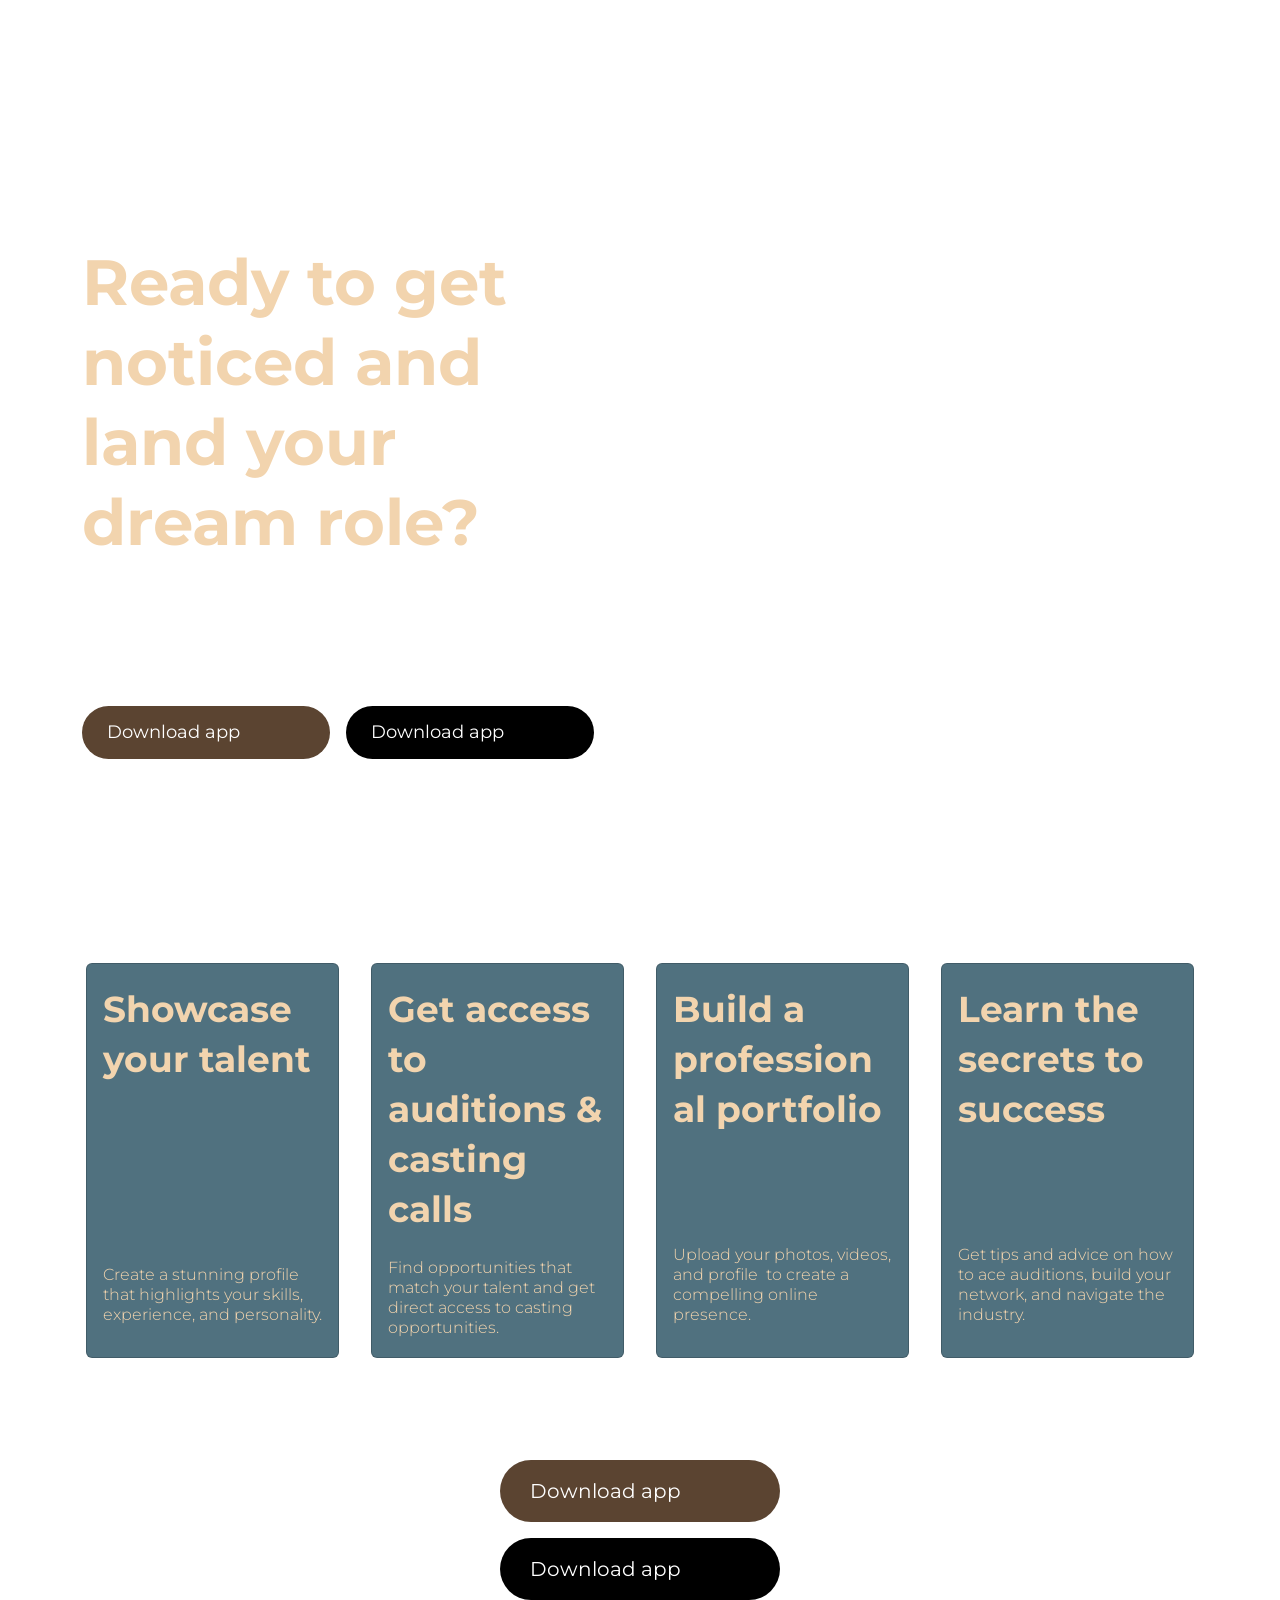
==== artist.html @ 9bdb5c92 "Added  files" ====
<!DOCTYPE html>
<html lang="en">

<head>
  <title>DREEM CATCHER</title>
  <meta name="description" content="" />

  <meta charset="UTF-8" />
  <meta name="viewport" content="width=device-width, initial-scale=1.0" />
  <meta name="robots" content="index,follow" />
  <!-- ******************************** -->
  <meta name="image" property="og:image" content="">
  <meta property="og:image:type" content="image/png">
  <meta property="og:image:width" content="100">
  <meta property="og:image:height" content="100">
  <meta property="og:locale" content="en_US">
  <meta property="og:type" content="article">
  <meta property="og:site_name" content="DREEM CATCHER" />
  <!-- ******************************** -->
  <!-- ******************************** -->
  <meta name="Robots" content="INDEX, ALL" />
  <meta name="YahooSeeker" content="INDEX, FOLLOW" />
  <meta name="msnbot" content="INDEX, FOLLOW" />
  <meta name="googlebot" content="INDEX, FOLLOW" />
  <meta name="language" content="en-us" />
  <meta name="Expires" content="never" />
  <meta name="revisit-after" content="daily" />
  <meta name="author" content="https://.com/" />
  <meta name="Distribution" content="Global" />
  <meta name="Rating" content="General" />
  <meta name="geo.region" content="India" />
  <meta name="search engines" content="ALL" />
  <meta name="Resource-type" content="document" />
  <!-- ******************************** -->
  <meta property="og:title" content="DREEM CATCHER" />
  <meta property="og:description" content="" />

  <!-- ******************************** -->
  <!-- ******************************** -->
  <link rel="shortcut icon" href="logo.png" type="image/logo.png" />
  <link href="https://cdn.jsdelivr.net/npm/bootstrap@5.3.3/dist/css/bootstrap.min.css" rel="stylesheet">
  <link href="https://cdnjs.cloudflare.com/ajax/libs/font-awesome/6.6.0/css/all.min.css" rel="stylesheet">
  <link rel="stylesheet" href="style.css">
</head>

<body>
  <!-- artist -->
  <main class="artist">
    <!-- banner1 -->
    <section class="banner1">
      <nav class="navbar py-2 navbar-expand-lg">
        <div class="container">
          <a class="navbar-brand fw-bold" href="index.html">
            <img src="logo.png" alt="Logo" class="img-fluid" style="max-height: 60px;" />
          </a>

          <div class="" tabindex="-1" id="offcanvasNavbar">
            <ul class="navbar-nav ms-auto d-flex align-items-center flex-row">
              <li class="nav-item mx-1">
                <a href="#" class="nav-link text-white">Register</a>
              </li>
              <li class="mx-2 text-white">/</li>
              <li class="nav-item mx-1">
                <a href="#" class="nav-link text-white">Login</a>
              </li>
            </ul>
          </div>
        </div>
      </nav>


      <div class="container py-md-5 py-sm-3 ">
        <div>
          <div class="py-lg-2">

            <div class="d-flex mt-sm-3 flex-wrap flex-column flex-lg-row">

              <div class="col-xl-6 col-lg-9 my-lg-5 pt-3 col-12 mx-auto mx-lg-0">


                <div class="content my-1 ">
                  <h1 class="fw-bold py-3 col-lg-10 col-lg-11"><span style="color:#F2D4AE;">Ready to get noticed and
                      land your
                      dream role?
                  </h1>
                  <p class="col-lg-12 col-sm-11"><span class="fw-bold">Dreemcatcher</span> helps you shine</p>

                  <div class="mt-4 flex-sm-row flex-column " id="buttons">
                    <a href="" class="text-decoration-none"><button
                        class="hover-button my-2 btn button1 rounded-pill my-lg-3 d-flex justify-content-center">
                        <span class="align-self-center">Download app </span><img
                          src="assets/resources/google-play_6124997.png" class="img-fluid px-2 hover-image" alt="">
                      </button>
                    </a>

                    <a href="" class="text-decoration-none mx-sm-3"><button
                        class="hover-button my-2 btn button2 rounded-pill my-lg-3 d-flex justify-content-center">
                        <span class="align-self-center">Download app </span><img
                          src="assets/resources/app-store_5977575.png" class="img-fluid px-2 hover-image" alt="">
                      </button>
                    </a>
                  </div>

                </div>
              </div>
            </div>

          </div>
        </div>
      </div>
    </section>
    <!-- banner1 -->
    <!-- banner2 -->
    <section class="banner2">
      <div class="py-sm-4">
        <div class="container mt-2 py-lg-4 py-sm-2 mx-auto px-0">
          <div class="row container mx-auto mt-2 px-0 pb-0">

            <div class="col-xl-3 col-md-6 col-6 px-1 my-1 my-sm-3">
              <div class="card p-3 text-decoration-none col-sm-11 mx-auto">
                <div class="mb-3 ">
                  <h4 class="title fw-bold mt-1">Showcase your talent</h4>
                </div>
                <p class="description fw-light">Create a stunning profile that highlights your
                  skills, experience, and personality.</p>
              </div>
            </div>

            <div class="col-xl-3 col-md-6 col-6 px-1 my-1 my-sm-3">
              <div class="card p-3 text-decoration-none col-sm-11 mx-auto">
                <div class="mb-3 ">
                  <h4 class="title fw-bold mt-1">Get access to auditions & casting calls</h4>
                </div>
                <p class="description fw-light">Find opportunities that match your talent and get
                  direct access to casting opportunities.</p>
              </div>
            </div>

            <div class="col-xl-3 col-md-6 col-6 px-1 my-1 my-sm-3">
              <div class="card p-3 text-decoration-none col-sm-11 mx-auto">
                <div class="mb-3 ">
                  <h4 class="title fw-bold mt-1">Build a professional portfolio</h4>
                </div>
                <p class="description fw-light">Upload your photos, videos, and profile  to create a
                  compelling online presence.</p>
              </div>
            </div>

            <div class="col-xl-3 col-md-6 col-6 px-1 my-1 my-sm-3 ">
              <div class="card p-3 text-decoration-none col-sm-11 mx-auto">
                <div class="mb-3 ">
                  <h4 class="title fw-bold mt-1">Learn the secrets to success</h4>
                </div>
                <p class="description fw-light">Get tips and advice on how to ace auditions, build
                  your network, and navigate the industry.</p>
              </div>
            </div>

            <div class="buttons flex-column align-items-center my-3 px-0 " id="buttons_div1">
              <p class="fs-5 text-white text-center py-3 py-sm-0 mt-3">Your big break could be just a click away.</p>


              <div class="mt-2 d-flex flex-column px-0 align-items-center py-sm-0 py-1" id="button2">
                <a href="" class="text-decoration-none"><button
                    class="hover-button my-2 btn button1 rounded-pill my-lg-2 d-flex justify-content-center">
                    <span class="align-self-center">Download app </span><img
                      src="assets/resources/google-play_6124997.png" class="img-fluid px-2 hover-image" alt="">
                  </button>
                </a>

                <a href="" class="text-decoration-none"><button
                    class="hover-button my-2 btn button2 rounded-pill my-lg-2 d-flex justify-content-center">
                    <span class="align-self-center">Download app </span><img
                      src="assets/resources/app-store_5977575.png" class="img-fluid px-2 hover-image" alt="">
                  </button>
                </a>
              </div>
            </div>

          </div>



          <div class="buttons  flex-column align-items-center my-sm-3 px-0 " id="buttons_div2">
            <p class="fs-5 text-white px-2 text-center mt-3">Your big break could be just a click away.</p>


            <div class="mt-2 d-flex flex-column px-0 align-items-center py-sm-0 py-5" id="button2">
              <a href="" class="text-decoration-none"><button
                  class="hover-button my-2 btn button1 rounded-pill my-lg-2 d-flex justify-content-center">
                  <span class="align-self-center">Download app </span><img
                    src="assets/resources/google-play_6124997.png" class="img-fluid px-sm-2 px-1 hover-image" alt="">
                </button>
              </a>

              <a href="" class="text-decoration-none"><button
                  class="hover-button my-2 btn button2 rounded-pill my-lg-2 d-flex justify-content-center">
                  <span class="align-self-center">Download app </span><img src="assets/resources/app-store_5977575.png"
                    class="img-fluid px-sm-2 px-1 hover-image" alt="">
                </button>
              </a>
            </div>
          </div>

        </div>
      </div>
    </section>
    <!-- banner2 -->
  </main>
  <!-- artist -->

</body>
<script src="https://code.jquery.com/jquery-3.6.0.min.js"></script>
<script src="https://cdn.jsdelivr.net/npm/@popperjs/core@2.11.8/dist/umd/popper.min.js"></script>
<script src="https://cdn.jsdelivr.net/npm/bootstrap@5.3.3/dist/js/bootstrap.bundle.min.js"></script>

<script>
  document.addEventListener("DOMContentLoaded", function () {
    var images = document.querySelectorAll('.hover-image');

    images.forEach(function (image) {
      var defaultSrc = image.src;
      var hoverSrc = "assets/resources/icon_arrow.svg";

      var button = image.closest('button');


      image.style.transition = "opacity 0.2s cubic-bezier(0.42,0,1,1)";

      button.addEventListener('mouseenter', function () {

        image.style.opacity = "0";

        setTimeout(function () {

          image.src = hoverSrc;


          setTimeout(function () {
            image.style.opacity = "1";
          }, 50);
        }, 300);
      });

      button.addEventListener('mouseleave', function () {

        image.style.opacity = "0";

        setTimeout(function () {

          image.src = defaultSrc;


          setTimeout(function () {
            image.style.opacity = "1";
          }, 50);
        }, 300);
      });
    });
  });




</script>

</html>
---- style.css ----
@import url("https://fonts.googleapis.com/css2?family=Josefin+Sans&display=swap");

@import url('https://fonts.googleapis.com/css2?family=Edu+AU+VIC+WA+NT+Hand:wght@400..700&family=Montserrat:ital,wght@0,100..900;1,100..900&family=Rubik:ital,wght@0,300..900;1,300..900&display=swap');


body {
  font-family: "Montserrat", sans-serif !important;
  font-optical-sizing: auto !important;
  font-style: normal !important;
}

* {
  margin: 0%;
  padding: 0%;
  box-sizing: border-box;

}

:root {
  --primary--bark: #5b4431;
  --primary--peacock: #073549;
  --primary--teal: #307c8c;
  --primary--ivory: #f2d4ae;
  --secondary--ash: #262626;
  --secondary--void: #000000;
  --secondary--white: #ffffff;
}

a{
  text-decoration: none;
}

nav a{
  color: var(--secondary--white);
}

.btn {
  transition: all 0.2s ease;
}

/* ====================== home ====================== */
.home .banner1 {
  background: url(assets/resources/home/banner-1.png) no-repeat center/cover;
  min-height: 100vh;
  display: flex;
  flex-direction: column;
}

.home .banner1 .btn {
  font-size: 60px;
  padding: 20px 40px;
  height: 250px;
  width: auto;
  max-width: 100%;
  border-radius: 0%;
  white-space: normal;
  word-break: break-word;
  transition: all 0.3s ease;
}
.home .banner1 .button1 {
  color: transparent;
  -webkit-text-stroke: 1px white;
  background-color: var(--secondary-void);
}

.home .banner1 .button1:hover {
  color: white;
  background-color: var(--primary-bark);
}

.home .banner1 .button2 {
  color: transparent;
  -webkit-text-stroke: 1px white;
  background-color: var(--secondary-void);
}

.home .banner1 .button2:hover {
  color: white;
  background-color: var(--secondary-ash);
}

.home .banner1 .content h1 {
  font-size: 44px;
  line-height: 110px;
  color: white;
}

.home .banner1 .content h1 span {
  font-size: 110px;
  color: var(--primary-ivory);
  font-weight: bolder;
  text-align: left;
}

.home .banner1 .content p {
  color: var(--secondary-white);
  font-weight: 300;
  font-size: 30px;
}

.home .banner1 .descriptionTwo {
  display: none;
}
.home .banner1 #buttons {
  gap: 20px;
}

.home .banner1 .text-start {
  text-align: left;
}
.home .banner1 .arrow_img {
  align-self: flex-end;
}

@media (max-width: 992px) {
  .home .banner1 .btn {
    padding: 16px 32px;
    height: auto;
  }

  .home .banner1 .arrow_img {
    margin: auto;
    align-self: center;
  }
}

@media (max-width: 768px) {
  .home .banner1 .btn {
    padding: 20px 40px;
    width: 100%;
  }
}

@media (max-width: 576px) {
  .home .banner1 .btn {
    padding: 12px 24px;
    font-size: 48px;
    width: 85%;
    margin: auto;
    border-radius: 0;
    background-color: #00000083;
  }

  .home .banner1 .btn span {
    width: 65%;
  }

}

@media (max-width: 400px) {
  .home .banner1 .btn {
    font-size: 48px;
    width: 96%;
  }

  .home .banner1 .btn span {
    width: 80%;
  }

}



@media (max-width: 992px) {
  .home .banner1 .text-start {
    text-align: center !important;
  }
}



@media (max-width: 992px) {
  .home .banner1 .content h1 {
    font-size: 40px;
    line-height: 72px;

  }

  .home .banner1 .content h1 span {
    font-size: 75px;
    text-align: center;
  }

  .home .banner1 .content p {
    font-size: 28px;
  }
}

@media (max-width: 768px) {
  .home .banner1 .content h1 {
    font-size: 36px;
  }

  .home .banner1 .content h1 span {
    font-size: 60px;
  }

  .home .banner1 .content p {
    font-size: 24px;
  }
}

@media (max-width: 576px) {
  .home .banner1 {
    background: url(assets/resources/home/mobile-banner-1.png) no-repeat cover;
    background-position: 90% -150%;
  }

  .home .banner1 .content {
    background-color: rgba(0, 0, 0, 0.318);
  }

  .home .banner1 .content h1 {
    font-size: 24px;
    line-height: 45px;
    text-align: center;
  }

  .home .banner1 .content h1 span {
    font-size: 35px;
    text-align: center;
    font-weight: bolder;
  }

  .home .banner1 .content p {
    font-size: 20px;
  }

  .home .banner1 .descriptionOne {
    display: none;
  }

  .home .banner1 .descriptionTwo {
    display: block;
  }
  
.home .banner1 .button1 {
  background-color: rgba(0, 0, 0, 0.795);
}


.home .banner1 .button2 {
  background-color:rgba(0, 0, 0, 0.795);
}

}
@media (max-width: 360px) {

  .home .banner1 .content h1 {
    font-size: 22px;
    line-height: 47px;
    text-align: center;
  }

  .home .banner1 .content h1 span {
    font-size: 37px;
    text-align: center;
    font-weight: bolder;
  }

  .home .banner1 .content p {
    font-size: 20px;
  }

  .home .banner1 .descriptionOne {
    display: none;
  }

  .home .banner1 .descriptionTwo {
    display: block;
  }
  
.home .banner1 .button1 {
  background-color: rgba(0, 0, 0, 0.795);
}


.home .banner1 .button2 {
  background-color:rgba(0, 0, 0, 0.795);
}

}
/* ====================== home ====================== */
/* ====================== artist ======================*/
.artist .banner1 #buttons {
  display: flex;
}

.artist .banner1 {
  background: url(assets/resources/artist/banner-1.png) no-repeat center/cover;
}

.artist .banner1 .btn {
  font-size: 20px;
  border-radius: 25px;
  padding: 15px 29px;
  gap: 24px;
  transition: all .3s ease;
}
@media (min-width: 1200px) and (max-width: 1400px) {
  .artist .banner1 .btn {
    font-size: 18px; 
    padding: 12px 24px; 
    gap: 20px; 
  }
}
@media (max-width: 768px) {
  .artist .banner1 .btn {
    font-size: 16px;
    width: auto;
    height: auto;
    padding: 12px 24px;
  }
}

@media (max-width: 576px) {
  .artist .banner1 .btn {
    font-size: 14px;
    padding: 10px 20px;
  }

  nav .dropdown-menu {
    position: relative;
    width: 240;
    height: 152.9990234375;
    top: 13.47px;
    border-radius: 8px;
    background-color: #222222db;
    border-radius: 0%;
  }
}

.artist .banner1 .btn:hover {
  box-shadow: 2px 2px 8px 8px rgba(0, 0, 0, 0.079);
}

.artist .banner1 .button1 {
  color: var(--secondary--white);
  background-color: var(--primary--bark);
}

.artist .banner1 .btn:hover {
  background-color: var(--primary--peacock);
}

.artist .banner1 .button2 {
  background-color: var(--secondary--void);
  color: var(--secondary--white);
}

.artist .banner1 .content h1 {
  font-size: 64px;

  font-weight: 700;
  line-height: 80px;
  letter-spacing: 0;
}

.artist .banner1 .content p {
  color: var(--secondary--white);

  font-weight: 300;
  font-size: 40px;
  line-height: 100%;
  letter-spacing: 0;
}

@media (max-width: 768px) {
  .artist .banner1 .content h1 {
    font-size: 58px;
  }

  .artist .banner1 .content p {
    font-size: 30px;
  }
}

@media (max-width: 576px) {
  .artist .banner1 .content h1 {
    font-weight: 900;
    font-size: 50px;
    line-height: 52px;
    letter-spacing: 0%;
  }

  .artist .banner1 .content p {
    font-weight: 400;
    font-size: 28px;
    line-height: 100%;
    letter-spacing: 0%;
  }
}

.artist .banner2 #buttons {
  display: flex;
}
.artist .banner2 .buttons .btn {
  font-size: 20px;
  border-radius: 25px;
  padding: 15px 29px;
  gap: 24px;
  transition: all .3s ease;
}
.artist  #buttons_div2{
  display: none;
}
@media (max-width: 768px) {
  .artist .banner2 .buttons .btn {
    font-size: 16px;
    width: auto;
    height: auto;
  }
  .artist button .hover-image {
    transition: all 2s ;
    width: 45px;
    height: auto;
    opacity: 1;
    
  }
}

@media (max-width: 576px) {
  .artist .banner2 .buttons .btn {
    font-size: 14px;
    padding: 10px 20px;
  }
}

.artist .banner2 .buttons .btn:hover {
  box-shadow: 2px 2px 8px 8px rgba(0, 0, 0, 0.079);
}

.artist .banner2 .buttons .button1 {
  color: var(--secondary--white);
  background-color: var(--primary--bark);
}

.artist .banner2 .buttons .btn:hover {
  background-color: var(--primary--peacock);
}

.artist .banner2 .buttons .button2 {
  background-color: var(--secondary--void);
  color: var(--secondary--white);
}

.artist .banner2 {
  background: url(assets/resources/artist/banner-2.png) no-repeat center/cover;
}

.artist .banner2 .h5 {
  line-height: 27px;
  letter-spacing: 0.1em;
  text-align: left;
}

.artist .banner2 .card {
  height: 395px;
  background-color: rgba(7, 53, 73, 0.7);
  overflow: hidden;
  position: relative;
  transition: all 0.2s linear;
  display: flex;
  flex-direction: column;
  justify-content: space-between;
}

.artist .banner2 .title {
  font-weight: 700;
  font-size: 36px;
  line-height: 50px;
  color: rgba(242, 212, 174, 1);
}

.artist .banner2 .description {

  font-size: 16px;
  line-height: 20px;
  color: rgba(242, 212, 174, 1);
}

.artist .banner2 .description .fw-bold {
  font-weight: lighter;
}
.artist button .hover-image {
  transition: all 2s ;
  width: 45px;
  height: auto;
  opacity: 1;
  
}
 .hidden-image {
  opacity: 0;
}

@media screen and (max-width: 1200px) {
  .banner2 .card {
    height: max-content;
  }
}
@media (max-width: 768px) {

  .artist .banner1 .hover-button {
    width: 100%;
  }

  .artist .banner2 .hover-button {
    width: 100%;
  }


  .artist button .hover-image {
    width: 35px;
  }
  .artist .banner2 #button2 {
    width: 100%;
  }
  .artist button .hover-image {
    width: 48px;  
  }
  .artist .banner2 .title {
    font-size: 30px;
    line-height: 40px;
  }
  
  .artist .banner2 .description {
  
    font-size: 16px;
    line-height: 20px;
    color: rgba(242, 212, 174, 1);
  }
  .artist .banner2 .card {
    height: 365px;
  }
}


@media screen and (max-width: 576px) {
  .artist {
    background: url(assets/resources/artist/mobile-banner-1.png) no-repeat center/cover;

  }
  .artist .banner1 #buttons {
    display: none;
  }

  .artist .banner1 {
    background-image: none !important;
  }

  .artist .banner2 {
    background-image: none;
  }

  .artist .banner2 .row > div {
    padding-left: 8px;
    padding-right: 8px;
  }

  .artist .banner2 .card {
    min-height: 100px;
    height: 150px;
    padding: 1rem;
    display: flex;
    flex-direction: column;
  }

  .artist .banner2 .title {
    font-size: 18px;
    line-height: 30px;
  }

  .artist .banner2 .description {
    font-size: 18px;
    line-height: 18px;
    display: none;
  }
  .artist button .hover-image {
    transition: all 0.3s ease;
    width: 35px;
    height: auto;
  }
  .artist #buttons_div1{
    display: none;
  }
  .artist  #buttons_div2{
    display: block;
  }
  .artist .banner2 #button2 {
    background-color: var(--secondary--ash);
    width: 100%;
  }
  .artist .banner1 .content p {
    font-weight: 400;
    font-size: 20px;
    line-height: 100%;
    letter-spacing: 0%;
  }
  .artist .banner1 .content h1 {
    font-size: 40px;
    line-height: 52px;
    letter-spacing: 0%;
  }

}

@media screen and (max-width: 400px) {
  .artist .banner2 .row > div {
    padding-left: 0px;
    padding-right: 0px;
  }

  .artist button .hover-image {
    transition: all 0.3s ease;
    width: 35px;
    height: auto;
  }
}
/* ====================== artist ======================*/
/* ====================== caster ======================== */

.caster .banner2 .buttons .btn,.b-p2 {
  font-size: 20px;
  width: 258px;
  height: 54px;
  border-radius: 25px;
  padding: 15px 29px;
  gap: 24px;
  transition: 1s;
  display: none;
}



.b-p2{
  display: none !important;
}

.caster .banner1 #buttons {
  display: flex;
 
}

.caster .banner1{
  background-image: url(assets/resources/caster/banner2.png);
  background-repeat: no-repeat;
  background-size: cover;
 
}

.caster .banner1 .content h1 {
  font-size: 68px;
 
  font-weight: 700;
  line-height: 80px;
  letter-spacing: 0;
}

.caster .banner1 .content p {
  color: var(--secondary--white);
 
  font-weight: 300;
  font-size: 24px;
  line-height: 100%;
  letter-spacing: 0;
}

.caster .box__hidden_content{
  margin-right: 30px;
}

@media (max-width: 768px) {
  .caster .banner1 .content h1 {
    font-size: 58px;
  }

  .caster .banner1 .content p {
    font-size: 30px;
  }
}

@media (max-width: 576px) {
  .caster .banner1 .content h1 {
    font-weight: 900;
    font-size: 50px;
    line-height: 52px;
    letter-spacing: 0%;
  }

  .caster .banner1 .content p {
    font-weight: 400;
    font-size: 28px;
    line-height: 100%;
    letter-spacing: 0%;
  }
  .caster .banner1{
   padding-bottom: 30px;
  }
  
}





.caster .banner1 #buttons {
  display: flex;
  transition: 1s;
}

.artist .banner1 {
  background: url(assets/resources/artist/banner-1.png) no-repeat center/cover;
}

.caster .banner1 .btn {
  font-size: 20px;
  width: 258px;
  height: 54px;
  border-radius: 25px;
  padding: 15px 29px;
  gap: 24px;
}

@media (max-width: 768px) {
  .caster .banner1 .btn {
    font-size: 16px;
    width: auto;
    height: auto;
    padding: 12px 24px;
  }
}

@media (max-width: 576px) {
  .caster .banner1 .btn {
    font-size: 14px;
    padding: 10px 20px;
  }

  nav .dropdown-menu {
    position: relative;
    width: 240;
    height: 152.9990234375;
    top: 13.47px;
    border-radius: 8px;
    background-color: #222222db;
    border-radius: 0%;
  }
}

.caster .banner1 .btn:hover {
  box-shadow: 2px 2px 8px 8px rgba(0, 0, 0, 0.079);
}

.caster .banner1 .button1 {
  color: var(--secondary--white);
  background-color: var(--primary--bark);
  transition: 1s;
}

.caster .banner1 .btn:hover {
  background-color: var(--primary--peacock);
}

.caster .banner1 .button2 {
  background-color: var(--secondary--void);
  color: var(--secondary--white);
}

@media screen  and (max-width: 550px) {
  .caster .banner1{
    background-image: none;
    background-repeat: no-repeat;
    background-size: cover;
    padding-bottom: 0px;
  
   
  }
  

   .banner-p{
    background-image: url(assets/resources/caster/reactanglephone.png);
    background-size: cover;
   }
  .caster .banner1 .content h1 {
    margin-top: 20px;
    font-size: 23px;
    width: 460px;
    font-weight:bold;
    line-height: 40px;
    letter-spacing: 0;
    text-align: center;
    padding-bottom: 10px !important;
    margin-inline: auto;
  }
  
  .caster .banner1 .content p {
    color: var(--secondary--white);
  
    font-weight: 300;
    font-size: 22px;
    line-height:25px;
    width: 460px;
    letter-spacing: 0;
    text-align: center;
    margin-inline: auto;
    margin-bottom: 0px !important;
  }
  

}

@media screen  and (max-width: 520px) {
  
  .caster .banner1 .content h1 {
    font-size: 23px;
    width: 430px;
    
   
  }
  
  .caster .banner1 .content p {
  
    font-weight: 300;
    font-size: 22px;
   
    width: 430px;
   
  }
  
}





@media screen  and (max-width: 480px) {
  
  
  .caster .banner1 .content h1 {
    font-size: 21px;
    width: 380px;
    
   
  }
  
  .caster .banner1 .content p {
  
    font-weight: 300;
    font-size:18px;
   
    width: 380px;
   
  }
  

}


@media screen  and (max-width: 420px) {
  
  
  .caster .banner1 .content h1 {
    font-size:16px;
    width: 304px;
    line-height:25px;
    margin-bottom: 0px !important;
    padding-bottom: 5px !important;
  }
  
  .caster .banner1 .content p {
  
    font-weight: 300;
    font-size:15px;
    width: 304px;
   
  }
  

}




/* ===================== */

.caster .box__part{
  background-image:url(assets/resources/caster/casterBanner2.png);
  background-color: #000000;
}

.box{
  height:400px;

  position: relative;
  
}

.caster .box {
  position: relative;
  
  
}

.b-box1{
  background-color: #000000be;
}
.b-box2{
  background-color: #00000087;
}
.b-box3{
  background-color: #00000087;
}
.b-box4{
  background-color: #0000009d;
}

.caster .box__content {
  color: #ffffff;
  font-size: 45px;
  position: absolute;
  bottom: 40px;
  transition: 0.5s;
}

.caster .box  {
  transition: 0.9s;
}

.caster .box:hover img {
  opacity: 0;
  transition: 0.5s ease;
}



.caster .box:hover .box__content {
  bottom: 270px; /* Changed from top to bottom for consistency */
  /* transition:linear; */
}

.caster .box_1:hover{
  /* background-color: blue; */
  background-color:rgba(0, 128, 128, 0.674);
  transition: 0.9s;
}
.caster .box_4:hover{
  /* background-color: blue; */
  background-color:rgba(0, 128, 128, 0.674);
  transition: 0.9s;
}
.caster .box_2:hover{
  /* background-color: blue; */
  background-color:rgba(255, 255, 240, 0.563);
  transition: 0.9s;
}
.caster .box_3:hover{
  /* background-color: blue; */
  background-color:rgba(255, 255, 240, 0.563);
  transition: 0.9s;
}

.caster .box .box__hidden_content{
  color: #ffffff;
  font-size:27px;
  position: absolute;
  bottom:25px;
  transition: 0.5s;
  opacity: 0;
}

.caster .box:hover .box__hidden_content{
  bottom: 40px;
  opacity: 1;
  /* transition: linear; */
}

.caster .box .box_icon p{
  display:none;
}




@media screen  and (max-width: 1200px) {

  .box{
    height:350px;
    
  }
  .caster .box__content {
    color: #ffffff;
    font-size: 30px;
    position: absolute;
    bottom: 40px;
    transition: 0.5s;
  }
  .caster .box .box__hidden_content{
    color: #ffffff;
    font-size:25px;
    position: absolute;
    bottom:20px;
    transition: 0.5s;
    opacity: 0;
  }
  
  
}

@media screen  and (max-width: 850px) {

  .box{
    height:350px;
    
  }
  .caster .box__content {
    color: #ffffff;
    font-size: 25px;
   
    bottom: 40px;
    transition: 0.5s;
    margin-top: 15px;
  }

  .caster .box .box__hidden_content{
    color: #ffffff;
    font-size:18px;
    position: absolute;
    bottom:20px;
    transition: 0.5s;
    opacity: 0;
  }
  
  
}

@media screen  and (max-width: 550px) {

  .caster .box__part{
    background-image:none;
    background-color: transparent;
    padding-top: 25px !important;
  }
  


  

  .box{
    height: auto;
    display: flex ;
    
    padding:5px;
    /* margin: 0px !important; */
    width: fit-content;
    margin-inline: auto !important;
    margin-top: 0px !important;

  }
  .b-box1,.b-box2,.b-box3,.b-box4{
  background-color: transparent;
  }
  .caster .box__content {
    display: none;
  }
  .caster .box .box_icon{
    color: #ffffff;
    font-size: 25px;
    transition: 0.5s;
    display: flex;
    width: 460px;
    gap: 40px;
    background-color: rgba(0, 0, 0, 0.663);
    padding: 20px;
    border-radius:8px;
    height: 120px;  
  }

  .caster .box .box_icon p{
    display: block;
    margin-block: auto;
  }

  .caster .box__content p br{
    display: none;
  }

  .caster .box  img{
     width:52px;
     height:52px;
     margin-block: auto;
  }

  .caster .box__content br{
    display: none;
  }

  .caster .box .box__hidden_content{
    color: #ffffff;
    font-size:18px;
    position: absolute;
    bottom:20px;
    transition: 0.5s;
    opacity: 0;
    display: none;
  }

.caster .b-p2 {
  font-size: 20px;
  width: 250px;
  height: auto;
  border-radius: 25px;
  padding: 8px 8px;
  display: flex;
  gap: 10px;
  transition: 1s;
  background-color: var(--primary--bark);
  color:var(--secondary--white);
  display: block !important;
  margin-top: 30px !important;
  margin-bottom: 90px !important;
}

.caster .b-p2 span{
      margin-right: 10px;
}

.caster .b-p2:hover{
  background-color: var(--primary--teal);
}


  .caster .banner1 #buttons {
    display: none !important;
  }

 
  
  .caster .box_1,.box_2,.box_3,.box_4:hover{
      background-color: transparent !important;
  }

  .caster .box:hover img {
    opacity: 1 !important;
  }
  
  
  
  
}


@media screen  and (max-width: 520px) {

  .caster .box .box_icon{
   
    font-size: 23px;
    width: 430px;
    gap: 30px;
    padding: 20px;
    height: 100px;  
  }

  .caster .box  img{
    width:45px;
    height:45px;
    margin-block: auto;
 }

 .caster .b-p2 {
  font-size:12px;
  width: 180px;
  margin-top: 10px !important;
  
}




}



@media screen  and (max-width: 480px) {


  .caster .box .box_icon{

    font-size: 22px;
    width:380px;
    gap: 20px;
    padding: 20px;
   
  }

  .caster .box  img{
     width:35px;
     height:35px;
  }


  
}
@media screen  and (max-width: 420px) {


  .caster .box .box_icon{

    font-size: 16px;
    width:306px;
    gap: 20px;
    padding: 20px;
    height: 80px;
   
  }

  .caster .box  img{
     width:34px;
     height:34px;
  }


  
}

/* ======================= */


.caster .final_part{
  /* height: 800px; */
  background-color: aliceblue;
}

.caster .final__part__content  h1{
  line-height: 80px;
  font-size: 60px;
  margin-left: 55px;
  margin-top: 125px;
  margin-bottom: 125px;
  font-weight: 600;

}

.caster .final__part__content  h1 strong{
  color: teal;
}



.caster .final__part__boxes .fbox span{
  font-size: 32px ;
  font-weight:bold;
  padding-bottom: 32px;

}

.caster .final__part__boxes .fbox-container{
  /* height:400px; */
  padding-top: 41px;
  /* margin-left: 36px; */
}
 .caster .fbox-container{
  margin-left: 36px; 
  position: relative;
  height: 450px;
}

.caster .fbox-container p{
  position: absolute;
  bottom:30px;
  margin:0px;
  font-size: 21px;
}

.caster .fbox1{
  background-color: var(--primary--ivory);
}
.caster .fbox2{
  background-color: var(--primary--bark);
  color: var(--primary--ivory);
}
.caster .fbox3{
  background-color: var(--secondary--ash);
  color: var(--secondary--white);
}
.caster .fbox4{
  background-color:var(--secondary--void);
  color: teal;
}


.caster .f-button2{
  display: none;
}

@media screen and (max-width:1200px) {

  .caster .final__part__content  h1{
    line-height: 70px;
    font-size: 50px;
    margin-left: 50px;
    margin-top: 136px;
    margin-bottom: 130px;
    font-weight: 600;
    /* F2D4AE */
  }

  .caster .final__part__boxes .fbox-container span{
    font-size: 25px;
 
 }

 .caster .fbox-container{
    height:300px !important;

 }
 .caster .fbox-container p{
  position: absolute;
  bottom:30px;
  margin:0px;
  font-size: 20px;
}

}

@media screen and (max-width:1025px) {

  .caster .final__part__content  h1{
    line-height: 70px;
    font-size: 50px;
    margin-left: 50px;
    margin-top: 136px;
    margin-bottom: 130px;
    font-weight: 600;
    /* F2D4AE */
  }

  .caster .final__part__boxes .fbox-container span{
    font-size: 25px;
 
 }

 
 .caster .fbox-container{
   height: 480px;
 }
 .caster .fbox-container p{
  position: absolute;
  bottom:30px;
  margin:0px;
  font-size: 20px;
}

.final_part{
  width: 100% !important;
}


}





@media screen and (max-width:991px) {

  .caster .final__part__content  h1{
    line-height: 70px;
    font-size: 48px;
    margin-left: 80px;
    margin-top: 130px;
    margin-bottom: 100px;
    font-weight: 600;
    /* F2D4AE */
  }



  .caster .fbox-container{
    margin-left: 36px; 
    position: relative;
    height: 300px;
  }
  

  .caster .final__part__boxes .fbox-container span{
    font-size: 25px;
 
 }
 .caster .fbox-container p{
  position: absolute;
  bottom:30px;
  margin:0px;
  font-size: 20px;
}

}

@media screen and (max-width:806px) {

  .caster .final__part__content  h1{
    line-height: 70px;
    font-size: 40px;
    margin-left: 70px;
    margin-top: 136px;
    margin-bottom: 168px;
    font-weight: 600;
    /* F2D4AE */
  }


  .caster .fbox-container{
    margin-left: 36px; 
    position: relative;
    height: 250px;
  }
  

  .caster .final__part__boxes .fbox-container span{
    font-size: 23px;
 
 }
 .caster .fbox-container p{
  position: absolute;
  bottom:30px;
  margin:0px;
  font-size: 18px;
}

}

@media screen and (max-width:740px) {

  .caster .final__part__content  h1{
    line-height: 70px;
    font-size: 40px;
    margin-left: 70px;
    margin-top: 136px;
    margin-bottom: 168px;
    font-weight: 600;
    /* F2D4AE */
  }


  .caster .fbox-container{
    margin-left: 36px; 
    position: relative;
    height: 300px;
  }
  

  .caster .final__part__boxes .fbox-container span{
    font-size: 23px;
 
 }
 .caster .fbox-container p{
  position: absolute;
  bottom:30px;
  margin:0px;
  font-size: 18px;
}

}






@media screen and (max-width:600px) {

  .caster .final__part__content  h1{
    line-height: 60px;
    font-size: 30px;
    margin-left: 40px;
    margin-top: 136px;
    margin-bottom: 168px; 
    font-weight: 600;
    /* F2D4AE */
  }


  .caster .fbox-container{
    margin-left: 36px; 
    position: relative;
    
  }
  

  .caster .final__part__boxes .fbox-container span{
    font-size: 25px;
 
 }
 .caster .fbox-container p{
  position: absolute;
  bottom:30px;
  margin:0px;
  font-size: 20px;
}

}


@media screen and (max-width:580px) {

  .caster .final__part__content  h1{
    line-height: 60px;
    font-size: 30px;
    margin-left: 40px;
    margin-top: 50px;
    margin-bottom: 50px;
    
    font-weight: 600;
    /* F2D4AE */
  }


  .caster .fbox-container{
    margin-left: 36px; 
    position: relative;
    height: 210px;
    display: flex;
    align-items: end;

  }
  

  .caster .final__part__boxes .fbox-container span{
    font-size: 25px;
    /* padding-top: 100px; */
    padding-bottom: 20px; 
 
 }
 .caster .fbox-container p{
  position: absolute;
  bottom:30px;
  margin:0px;
  font-size: 20px;
  display: none;
}

.f-button {
  display: none;
}
.f-button2{
  display: block !important;
}

}


@media screen and (max-width:450px) {

  .caster .final__part__content  h1{
    line-height: 40px;
    font-size: 40 px;
    margin-left: 20px;
    margin-top: 25px;
    margin-bottom: 25px;
    
    font-weight: 600;
    /* F2D4AE */
  }


  .caster .fbox-container{
    margin-left: 10px; 
    position: relative;
    height: 200px;
    display: flex;
    align-items: end;

  }
  

  .caster .final__part__boxes .fbox-container span{
    font-size: 23px;
    /* padding-top: 100px; */
    padding-bottom: 20px; 
 
 }
 .caster .fbox-container p{
  position: absolute;
  bottom:30px;
  margin:0px;
  font-size: 20px;
  display: none;
}

}
.catser__final_part .hover-button{
  font-size: 20px;
  width: 258px;
  height: 54px;
  border-radius: 25px;
  padding: 15px 29px;
  gap: 24px;
}

.catser__final_part  .hover-button{
  color: var(--secondary--white);
  background-color: var(--secondary--ash);
  transition: 1s;
}

.catser__final_part  .hover-button:hover{
  background-color: var(--primary--teal);
}
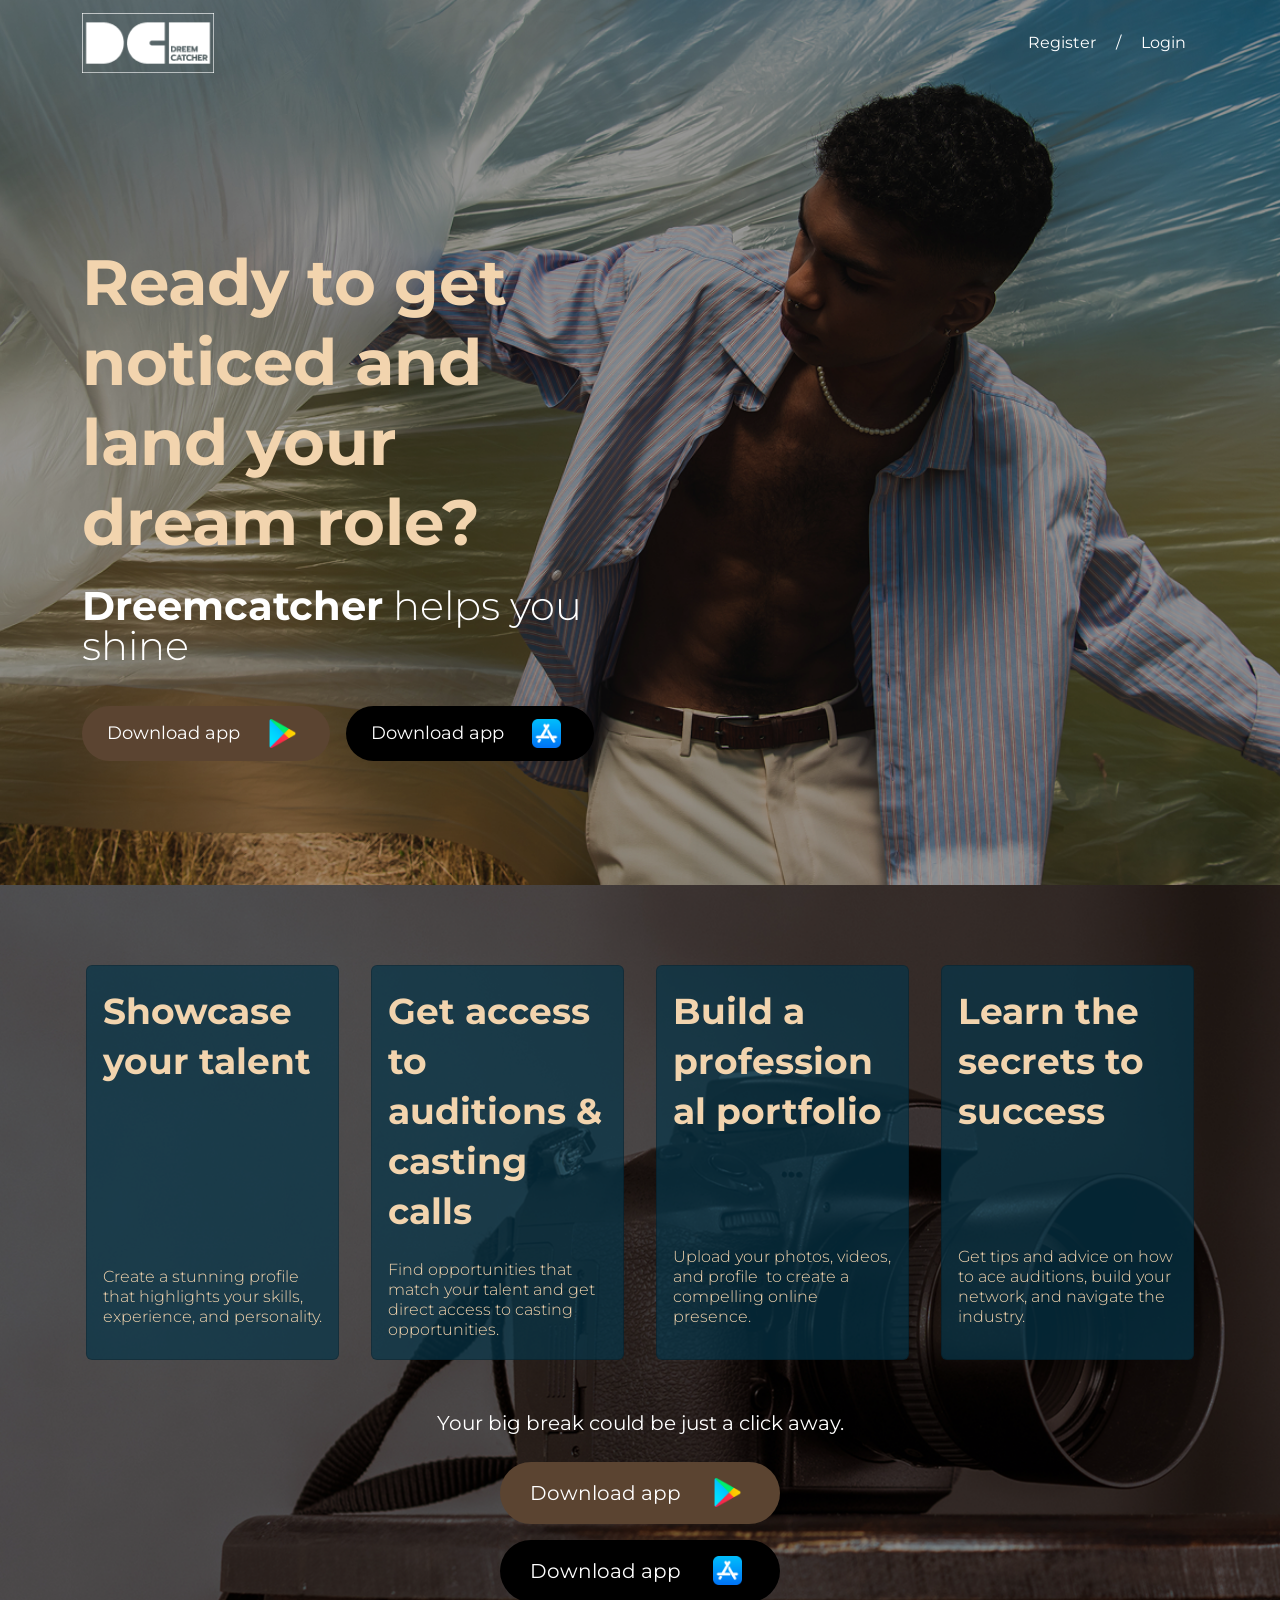
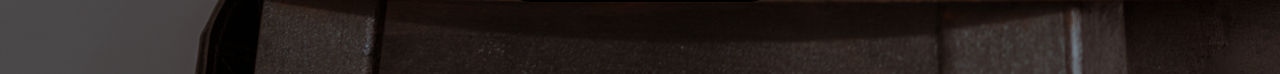
==== commit 7ba1e301: "Added  files" ====
--- a/artist.html
+++ b/artist.html
@@ -2,7 +2,7 @@
 <html lang="en">
 
 <head>
-  <title>DREEM CATCHER</title>
+  <title>ARTIST - DREEM CATCHER</title>
   <meta name="description" content="" />
 
   <meta charset="UTF-8" />
